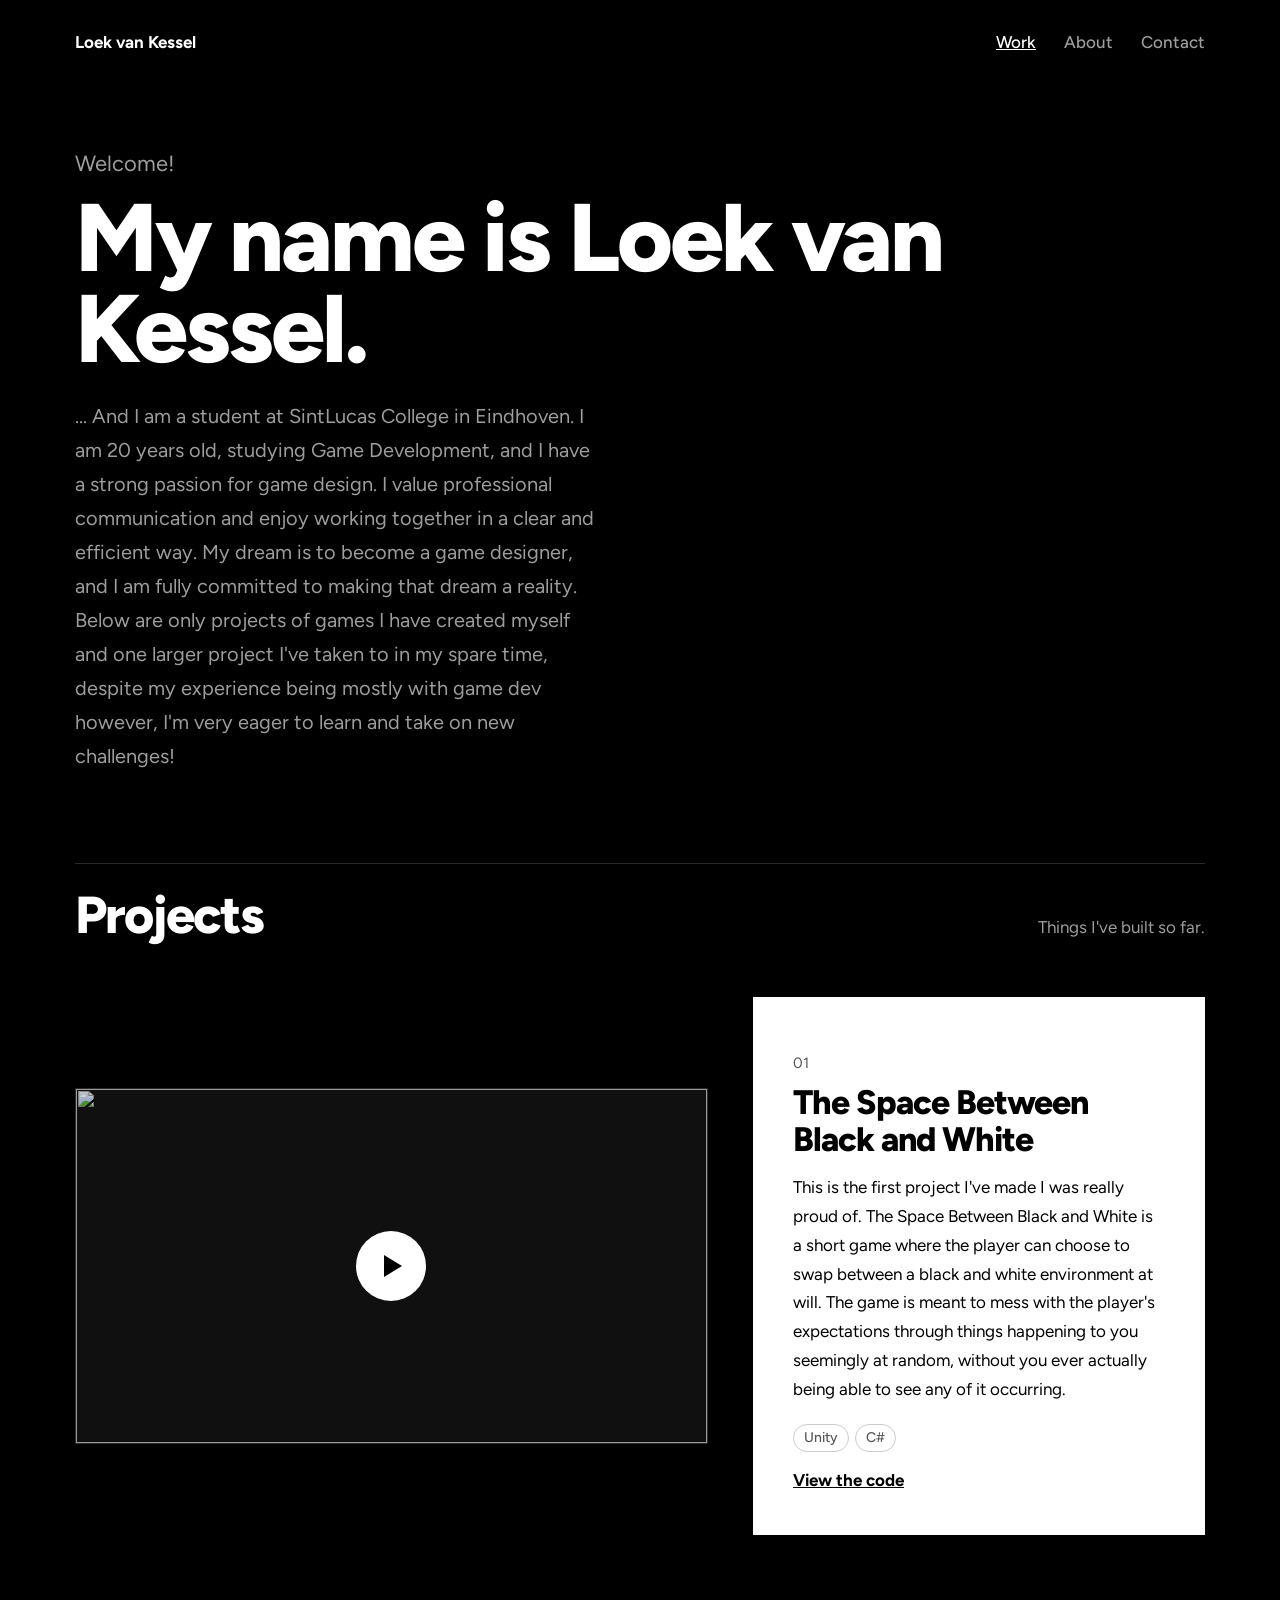
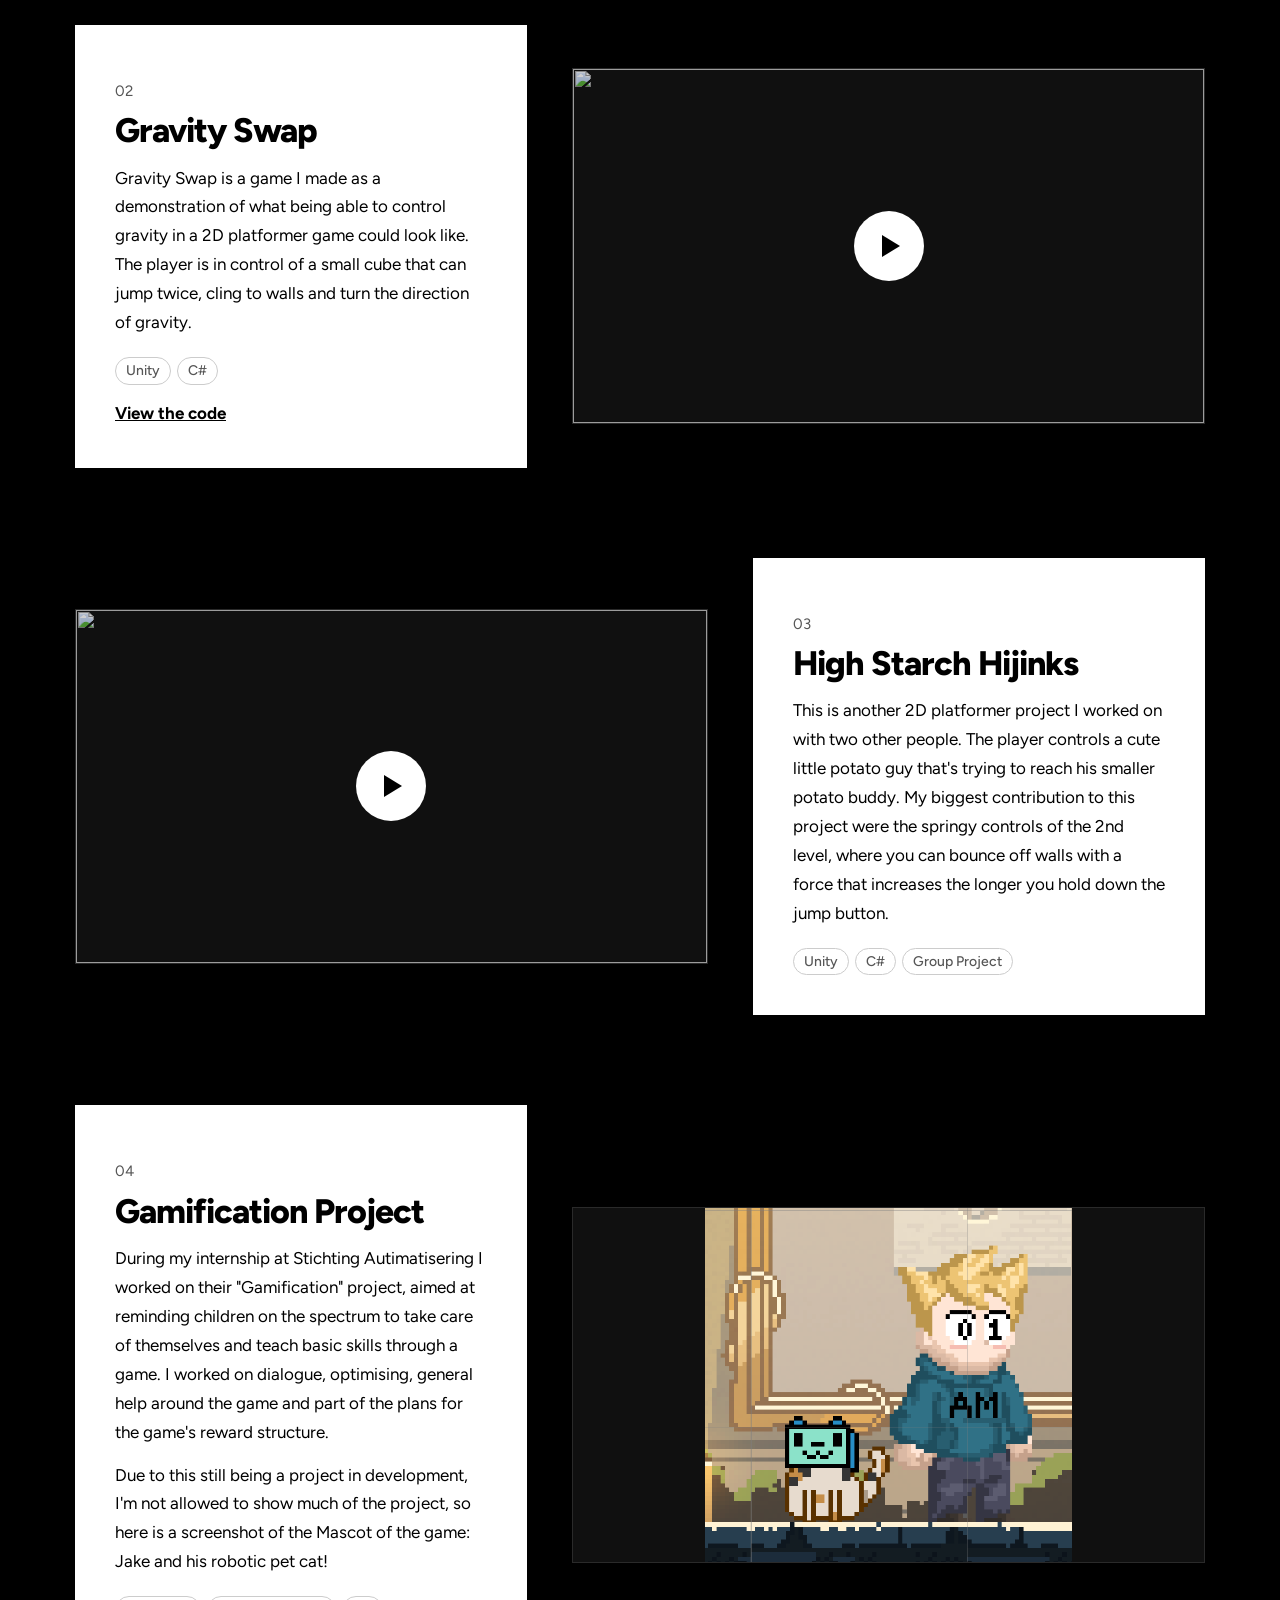
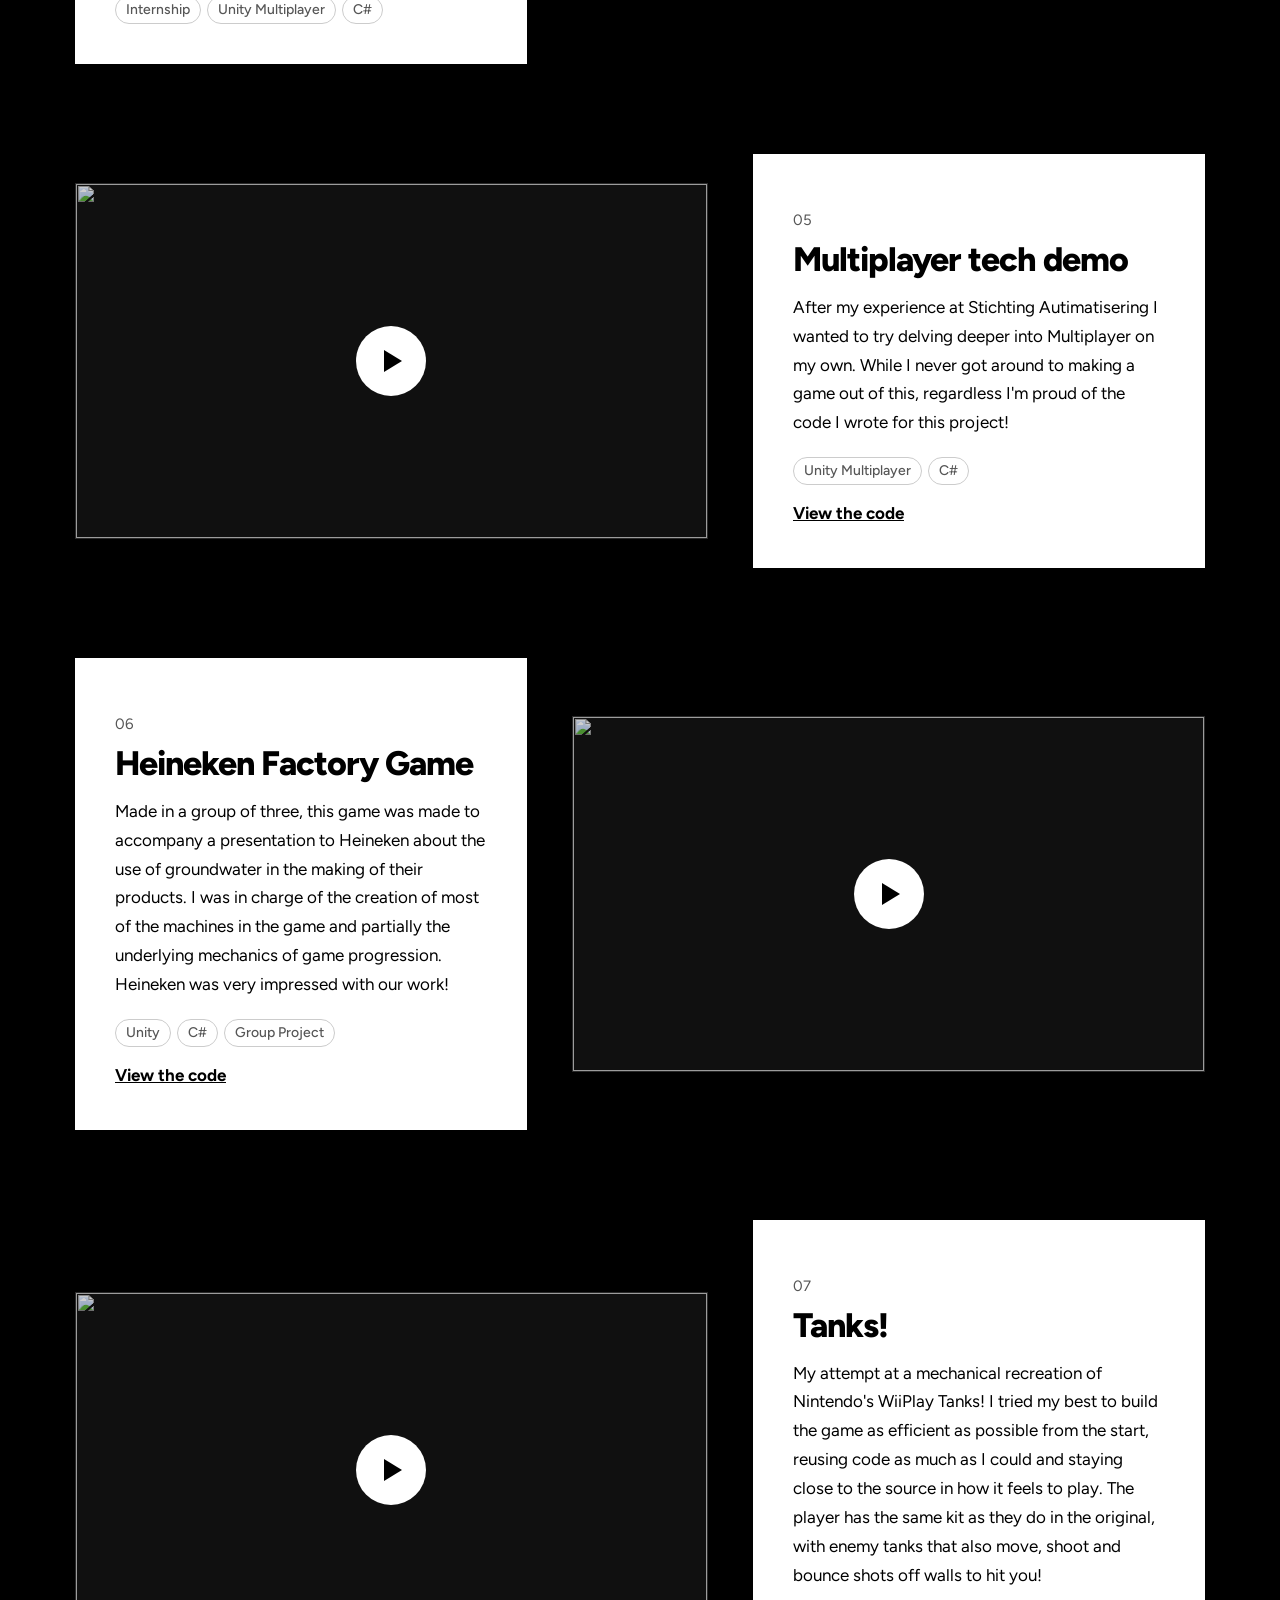
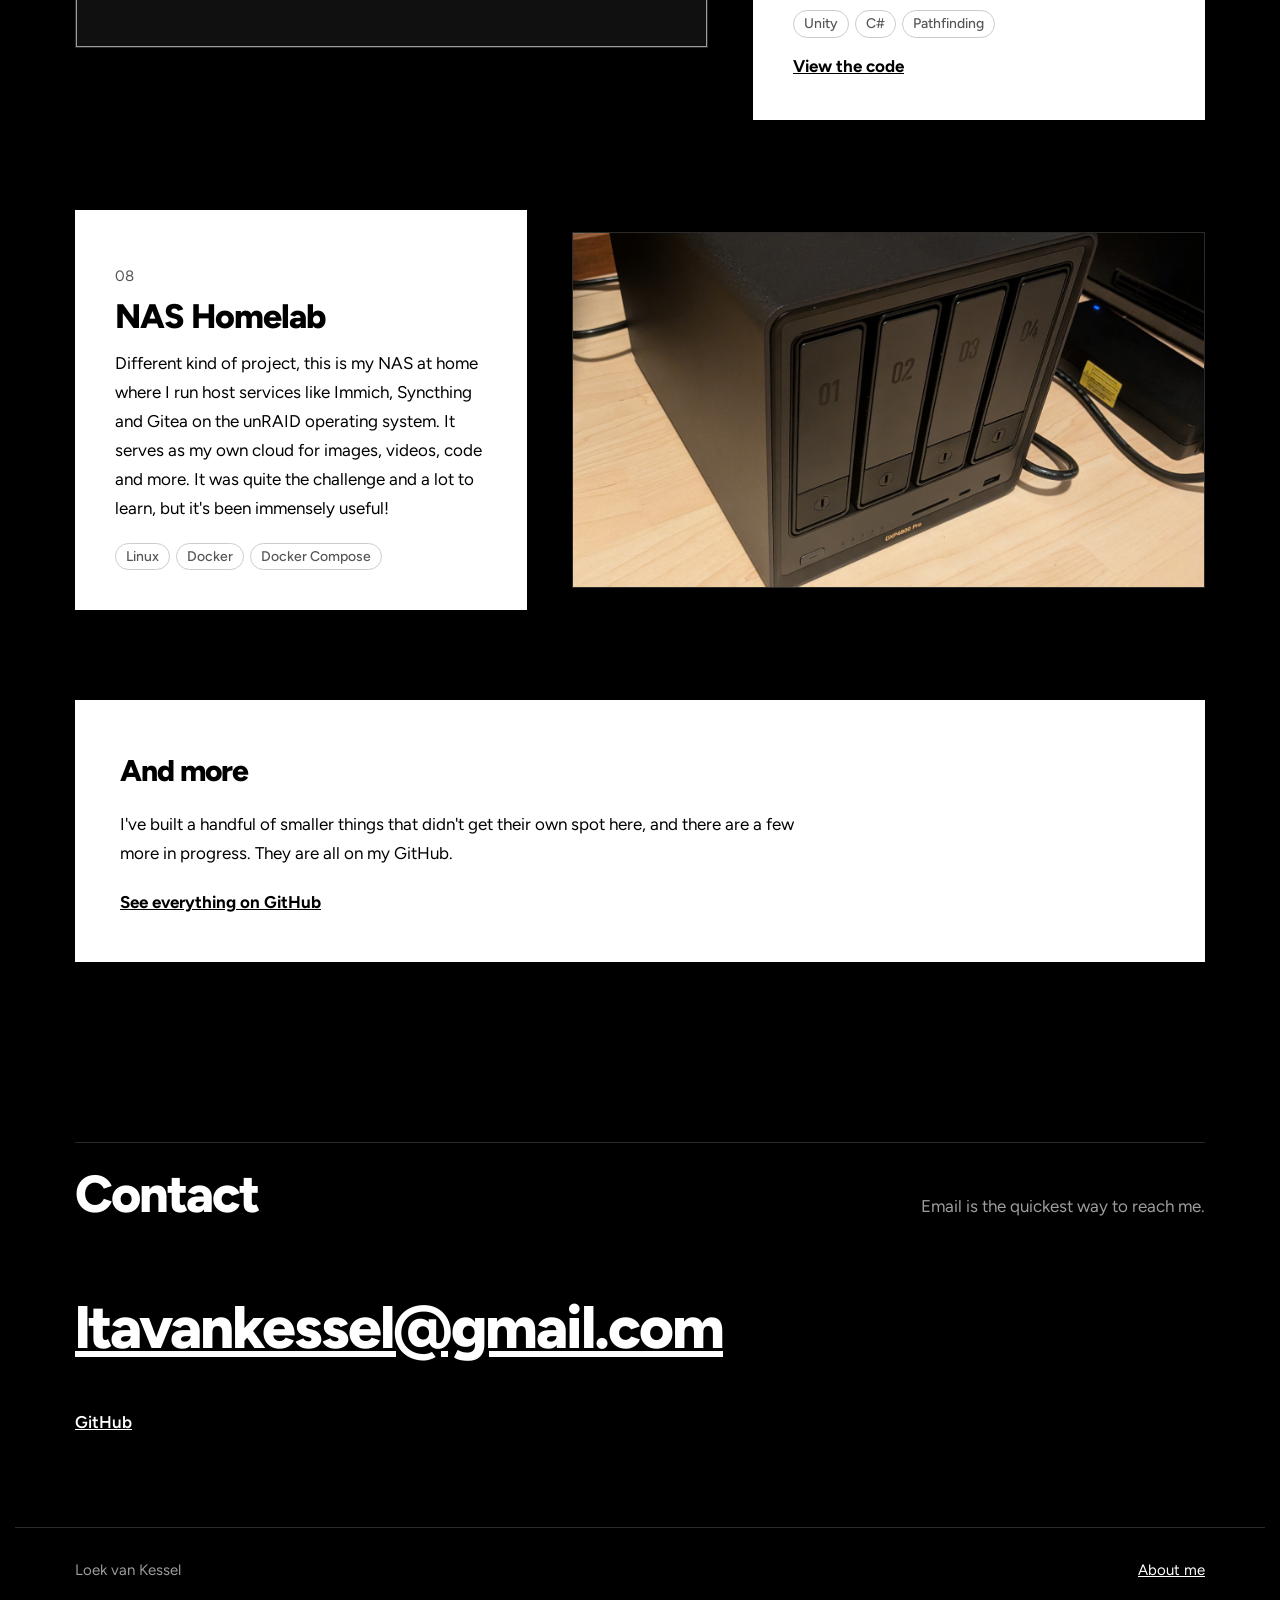
==== index.html @ eadd6600 "Import from Gitea" ====
<!DOCTYPE html>
<html lang="en">
<head>
  <meta charset="utf-8">
  <meta name="viewport" content="width=device-width, initial-scale=1">
  <title>Loek van Kessel</title>
  <meta name="description" content="Projects and contact details for Loek van Kessel.">
  <link href="https://fonts.googleapis.com/css2?family=Figtree:wght@400;500;600;700;800&display=swap" rel="stylesheet">
  <link rel="stylesheet" href="style.css">
  <script src="script.js" defer></script>
</head>

<body>

<div class="wrap topbar">
  <a href="index.html" class="myname">Loek van Kessel</a>
  <div class="menu">
    <a href="index.html" class="current">Work</a>
    <a href="about.html">About</a>
    <a href="#contact">Contact</a>
  </div>
</div>


<!-- top of the page -->
<div class="wrap hero">
  <p class="hello">Welcome!</p>
  <h1>My name is Loek van Kessel.</h1>
  <p class="intro">... And I am a student at SintLucas College in Eindhoven. I am 20 years old, studying Game Development, and I have a strong passion for game design. I value professional communication and enjoy working together in a clear and efficient way. My dream is to become a game designer, and I am fully committed to making that dream a reality. 
    
    Below are only projects of games I have created myself and one larger project I've taken to in my spare time, despite my experience being mostly with game dev however, I'm very eager to learn and take on new challenges!</p>
</div>

<div class="wrap section" id="work">

  <div class="section-top">
    <h2>Projects</h2>
    <p>Things I've built so far.</p>
  </div>

  <div class="projects">

    <div class="project">
      <div class="picture">
        <div class="media" data-youtube="https://youtube.com/watch?v=ynRdwFV4z6g"></div>
      </div>
      <div class="textbox">
        <p class="number">01</p>
        <h3>The Space Between Black and White</h3>
        <p>This is the first project I've made I was really proud of. The Space Between Black and White is a short game where the player can choose to swap between a black and white environment at will. The game is meant to mess with the player's expectations through things happening to you seemingly at random, without you ever actually being able to see any of it occurring.</p>
        <ul class="tags">
          <li>Unity</li>
          <li>C#</li>
        </ul>
        <p class="links">
          <a href="https://github.com/LoekLucas/AmbitieProject">View the code</a>
        </p>
      </div>
    </div>

    <div class="project">
      <div class="picture">
        <div class="media" data-youtube="https://youtube.com/watch?v=CGlphSZvRA4"></div>
      </div>
      <div class="textbox">
        <p class="number">02</p>
        <h3>Gravity Swap</h3>
        <p>Gravity Swap is a game I made as a demonstration of what being able to control gravity in a 2D platformer game could look like. The player is in control of a small cube that can jump twice, cling to walls and turn the direction of gravity.</p>
        <ul class="tags">
          <li>Unity</li>
          <li>C#</li>
        </ul>
        <p class="links">
          <a href="https://github.com/LoekLucas/AmbitionProject2">View the code</a>
        </p>
      </div>
    </div>

    <div class="project">
      <div class="picture">
        <div class="media" data-youtube="https://youtube.com/watch?v=ZJbAxe-_v_k"></div>
      </div>
      <div class="textbox">
        <p class="number">03</p>
        <h3>High Starch Hijinks</h3>
        <p>This is another 2D platformer project I worked on with two other people. The player controls a cute little potato guy that's trying to reach his smaller potato buddy. My biggest contribution to this project were the springy controls of the 2nd level, where you can bounce off walls with a force that increases the longer you hold down the jump button.</p>
        <ul class="tags">
          <li>Unity</li>
          <li>C#</li>
          <li>Group Project</li>
        </ul>
      </div>
    </div>

    <div class="project">
      <div class="picture">
        <div class="media nocrop">
          <img src="assets/gamification.png" alt="Jake and his cat">
        </div>
      </div>
      <div class="textbox">
        <p class="number">04</p>
        <h3>Gamification Project</h3>
        <p>During my internship at Stichting Autimatisering I worked on their "Gamification" project, aimed at reminding children on the spectrum to take care of themselves and teach basic skills through a game. I worked on dialogue, optimising, general help around the game and part of the plans for the game's reward structure.</p>
        <p>Due to this still being a project in development, I'm not allowed to show much of the project, so here is a screenshot of the Mascot of the game: Jake and his robotic pet cat!</p>
        <ul class="tags">
          <li>Internship</li>
          <li>Unity Multiplayer</li>
          <li>C#</li>
        </ul>
      </div>
    </div>
    
    <div class="project">
      <div class="picture">
        <div class="media" data-youtube="https://youtu.be/eUvVyhHu5yo">
          <p>Video or screenshot</p>
        </div>
      </div>
      <div class="textbox">
        <p class="number">05</p>
        <h3>Multiplayer tech demo</h3>
        <p>After my experience at Stichting Autimatisering I wanted to try delving deeper into Multiplayer on my own. While I never got around to making a game out of this, regardless I'm proud of the code I wrote for this project!</p>
        <ul class="tags">
          <li>Unity Multiplayer</li>
          <li>C#</li>
        </ul>
        <p class="links">
          <a href="https://github.com/Sint-Lucas/sd3-p12-ambitie-loek">View the code</a>
        </p>
      </div>
    </div>

    <div class="project">
      <div class="picture">
        <div class="media" data-youtube="https://youtu.be/STbdAY69Agw">
          <p>Video or screenshot</p>
        </div>
      </div>
      <div class="textbox">
        <p class="number">06</p>
        <h3>Heineken Factory Game</h3>
        <p>Made in a group of three, this game was made to accompany a presentation to Heineken about the use of groundwater in the making of their products. I was in charge of the creation of most of the machines in the game and partially the underlying mechanics of game progression. Heineken was very impressed with our work!</p>
        <ul class="tags">
          <li>Unity</li>
          <li>C#</li>
          <li>Group Project</li>
        </ul>
        <p class="links">
          <a href="https://github.com/Sint-Lucas/sd3-p12-miltop-challenge-tycoon-grondwater-project">View the code</a>
        </p>
      </div>
    </div>

    <div class="project">
      <div class="picture">
        <div class="media" data-youtube="https://youtu.be/wqrZ0w1vNUk">
          <p>Video or screenshot</p>
        </div>
      </div>
      <div class="textbox">
        <p class="number">07</p>
        <h3>Tanks!</h3>
        <p>My attempt at a mechanical recreation of Nintendo's WiiPlay Tanks! I tried my best to build the game as efficient as possible from the start, reusing code as much as I could and staying close to the source in how it feels to play. The player has the same kit as they do in the original, with enemy tanks that also move, shoot and bounce shots off walls to hit you! </p>
        <ul class="tags">
          <li>Unity</li>
          <li>C#</li>
          <li>Pathfinding</li>
        </ul>
        <p class="links">
          <a href="https://github.com/Sint-Lucas/sd4-p13-startproject-loeklucas">View the code</a>
        </p>
      </div>
    </div>

    <div class="project">
      <div class="picture">
        <div class="media">
          <img src="assets/NAS.jpg" alt="My server">
        </div>
      </div>
      <div class="textbox">
        <p class="number">08</p>
        <h3>NAS Homelab</h3>
        <p>Different kind of project, this is my NAS at home where I run host services like Immich, Syncthing and Gitea on the unRAID operating system. It serves as my own cloud for images, videos, code and more. It was quite the challenge and a lot to learn, but it's been immensely useful!</p>
        <ul class="tags">
          <li>Linux</li>
          <li>Docker</li>
          <li>Docker Compose</li>
        </ul>
      </div>
    </div>

  </div>
  
  <div class="morebox" style="margin-top: 90px;">
    <h3>And more</h3>
    <p>I've built a handful of smaller things that didn't get their own spot here, and there are a few more in progress. They are all on my GitHub.</p>
    <a href="https://github.com/LoekLucas" class="morelink">See everything on GitHub</a>
  </div>

</div>

<div class="wrap section" id="contact">

  <div class="section-top">
    <h2>Contact</h2>
    <p>Email is the quickest way to reach me.</p>
  </div>

  <a href="mailto:ltavankessel@gmail.com" class="email">ltavankessel@gmail.com</a>

  <p class="social">
    <a href="https://github.com/LoekLucas">GitHub</a>
  </p>

</div>


<div class="wrap footer">
  <p>Loek van Kessel</p>
  <p><a href="about.html">About me</a></p>
</div>

</body>
</html>
---- style.css ----
/* styles for my portfolio site */
/* black background, white text, white boxes for the project text */

* {
  box-sizing: border-box;
}

body {
  background-color: black;
  color: white;
  font-family: "Figtree", Arial, sans-serif;
  font-size: 17px;
  line-height: 1.7;
  margin: 0;
}

h1, h2, h3, h4, p {
  margin: 0;
}

ul {
  margin: 0;
  padding: 0;
  list-style: none;
}

a {
  color: white;
}

img, iframe {
  display: block;
  max-width: 100%;
  border: none;
}

/* keeps everything in the middle of the screen */
.wrap {
  max-width: 1250px;
  margin: 0 auto;
  padding-left: 60px;
  padding-right: 60px;
}


/* ---------- top of the page ---------- */

.topbar {
  display: flex;
  justify-content: space-between;
  align-items: center;
  padding-top: 28px;
  padding-bottom: 28px;
}

.topbar .myname {
  font-weight: 700;
  text-decoration: none;
}

.menu {
  display: flex;
  gap: 28px;
}

.menu a {
  color: #9d9d9d;
  text-decoration: none;
  font-weight: 500;
}

.menu a:hover {
  color: white;
}

.menu .current {
  color: white;
  text-decoration: underline;
}


/* ---------- hero ---------- */

.hero {
  padding-top: 60px;
}

.hello {
  color: #9d9d9d;
  font-size: 22px;
}

.hero h1 {
  font-size: 96px;
  font-weight: 800;
  line-height: 0.95;
  letter-spacing: -3px;
  margin-top: 10px;
}

.intro {
  color: #9d9d9d;
  font-size: 20px;
  max-width: 520px;
  margin-top: 24px;
}


/* ---------- the boxes that hold a video or a picture ---------- */

.media {
  background-color: #101010;
  border: 1px solid #2a2a2a;
  aspect-ratio: 16 / 9;
  overflow: hidden;
  display: flex;
  align-items: center;
  justify-content: center;
}

.media img, .media iframe {
  width: 100%;
  height: 100%;
  object-fit: cover;
}

.media.nocrop img {
  object-fit: contain;
}

.media.ownshape img {
  height: auto;
  object-fit: contain;
}

/* the grey "screenshot goes here" text */
.media p {
  color: #6f6f6f;
  font-size: 15px;
  text-align: center;
  padding: 10px;
}

.banner {
  aspect-ratio: 21 / 9;
  margin-top: 70px;
}


/* ---------- sections ---------- */

.section {
  padding-top: 90px;
  padding-bottom: 90px;
}

.section-top {
  display: flex;
  justify-content: space-between;
  align-items: baseline;
  border-top: 1px solid #2a2a2a;
  padding-top: 25px;
  margin-bottom: 55px;
}

.section-top h2 {
  font-size: 52px;
  font-weight: 800;
  letter-spacing: -2px;
  line-height: 1;
}

.section-top p {
  color: #9d9d9d;
}


/* ---------- projects ---------- */

.project {
  display: flex;
  align-items: center;
  justify-content: space-between;   /* puts the gap between the two */
  margin-bottom: 90px;
}

.project .picture {
  width: 56%;
}

.project .textbox {
  width: 40%;
  background-color: white;
  color: black;
  padding: 40px;
}

/* every second project has the video on the other side */
.project:nth-child(even) {
  flex-direction: row-reverse;
}

.textbox a {
  color: black;
}

.number {
  color: #565656;
  font-size: 15px;
}

.textbox h3 {
  font-size: 34px;
  font-weight: 800;
  line-height: 1.1;
  letter-spacing: -1px;
  margin-top: 8px;
}

.textbox p {
  margin-top: 14px;
}

.tags {
  display: flex;
  flex-wrap: wrap;
  gap: 6px;
  margin-top: 20px;
}

.tags li {
  border: 1px solid #cccccc;
  border-radius: 20px;
  padding: 1px 10px;
  color: #565656;
  font-size: 14px;
  font-weight: 500;
}

.links {
  margin-top: 20px;
  font-weight: 700;
}

.links a {
  margin-right: 20px;
}


/* ---------- the white box at the end of the projects ---------- */

.morebox {
  background-color: white;
  color: black;
  padding: 45px;
}

.morebox a {
  color: black;
}

.morebox h3 {
  font-size: 30px;
  font-weight: 800;
  letter-spacing: -1px;
}

.morebox p {
  margin-top: 14px;
  max-width: 700px;
}

.morebox .morelink {
  display: inline-block;
  margin-top: 20px;
  font-weight: 700;
}


/* ---------- contact ---------- */

.email {
  font-size: 60px;
  font-weight: 800;
  letter-spacing: -2px;
  display: inline-block;
  word-break: break-word;
}

.social {
  margin-top: 30px;
  font-weight: 600;
}

.social a {
  margin-right: 28px;
}


/* ---------- about page ---------- */

.pagetitle {
  padding-top: 60px;
  padding-bottom: 45px;
}

.pagetitle h1 {
  font-size: 80px;
  font-weight: 800;
  letter-spacing: -3px;
  line-height: 1;
}

.about-top {
  display: flex;
  gap: 30px;
}

.aboutbox {
  width: 66%;
  background-color: white;
  color: black;
  padding: 45px;
  /* centers the text so the box lines up with the photo next to it */
  display: flex;
  flex-direction: column;
  justify-content: center;
}

.aboutbox p + p {
  margin-top: 16px;
}

.photo {
  width: 34%;
  aspect-ratio: 4 / 5;
  background-color: #101010;
  border: 1px solid #2a2a2a;
  overflow: hidden;
  display: flex;
  align-items: center;
  justify-content: center;
}

.photo img {
  width: 100%;
  height: 100%;
  object-fit: cover;
}

.photo p {
  color: #6f6f6f;
  font-size: 15px;
}

.career {
  margin-top: 90px;
}

.careergroup {
  margin-bottom: 50px;
}

.careergroup h3 {
  font-size: 17px;
  font-weight: 700;
  border-bottom: 1px solid #2a2a2a;
  padding-bottom: 14px;
}

.entry {
  display: flex;
  gap: 30px;
  border-bottom: 1px solid #2a2a2a;
  padding-top: 22px;
  padding-bottom: 22px;
}

.entry .date {
  color: #9d9d9d;
  width: 170px;
  flex-shrink: 0;
}

.entry h4 {
  font-size: 17px;
  font-weight: 700;
}

.entry .what {
  color: #9d9d9d;
  margin-top: 6px;
  max-width: 600px;
}


/* ---------- bottom of the page ---------- */

.footer {
  display: flex;
  justify-content: space-between;
  border-top: 1px solid #2a2a2a;
  padding-top: 30px;
  padding-bottom: 40px;
  color: #9d9d9d;
  font-size: 15px;
}


/* ---------- youtube videos ---------- */
/* the thumbnail with the play button, before you click it */

.video-button {
  width: 100%;
  height: 100%;
  padding: 0;
  border: none;
  background: none;
  cursor: pointer;
  position: relative;
}

.video-button img {
  opacity: 0.8;
}

.video-button:hover img {
  opacity: 1;
}

.play-circle {
  position: absolute;
  top: 50%;
  left: 50%;
  margin-top: -35px;
  margin-left: -35px;
  width: 70px;
  height: 70px;
  background-color: white;
  border-radius: 50%;
}

/* the little triangle in the middle of the circle */
.play-circle:after {
  content: "";
  position: absolute;
  top: 24px;
  left: 28px;
  border-left: 18px solid black;
  border-top: 11px solid transparent;
  border-bottom: 11px solid transparent;
}

.video-button:hover .play-circle {
  background-color: #eeeeee;
}


/* ---------- phones and small screens ---------- */

@media (max-width: 800px) {

  .wrap {
    padding-left: 20px;
    padding-right: 20px;
  }

  .hero h1 {
    font-size: 44px;
    letter-spacing: -1px;
  }

  .pagetitle h1 {
    font-size: 40px;
    letter-spacing: -1px;
  }

  .section-top h2 {
    font-size: 32px;
    letter-spacing: -1px;
  }

  .section {
    padding-top: 60px;
    padding-bottom: 60px;
  }

  .intro {
    font-size: 18px;
  }

  .banner {
    aspect-ratio: 16 / 9;
  }

  /* projects go under each other instead of next to each other */
  .project {
    display: block;
    margin-bottom: 60px;
  }

  .project .picture {
    width: auto;
  }

  .project .textbox {
    width: auto;
    margin-top: 20px;
    padding: 25px;
  }

  .textbox h3 {
    font-size: 26px;
  }

  .about-top {
    display: block;
  }

  .aboutbox {
    width: auto;
    padding: 25px;
  }

  .photo {
    width: auto;
    aspect-ratio: 3 / 2;
    margin-top: 20px;
  }

  .entry {
    display: block;
  }

  .entry .date {
    width: auto;
  }

  .email {
    font-size: 30px;
    letter-spacing: -1px;
  }

  .play-circle {
    width: 54px;
    height: 54px;
    margin-top: -27px;
    margin-left: -27px;
  }

  .play-circle:after {
    top: 17px;
    left: 21px;
    border-left: 15px solid black;
    border-top: 9px solid transparent;
    border-bottom: 9px solid transparent;
  }

  .footer {
    display: block;
  }
}
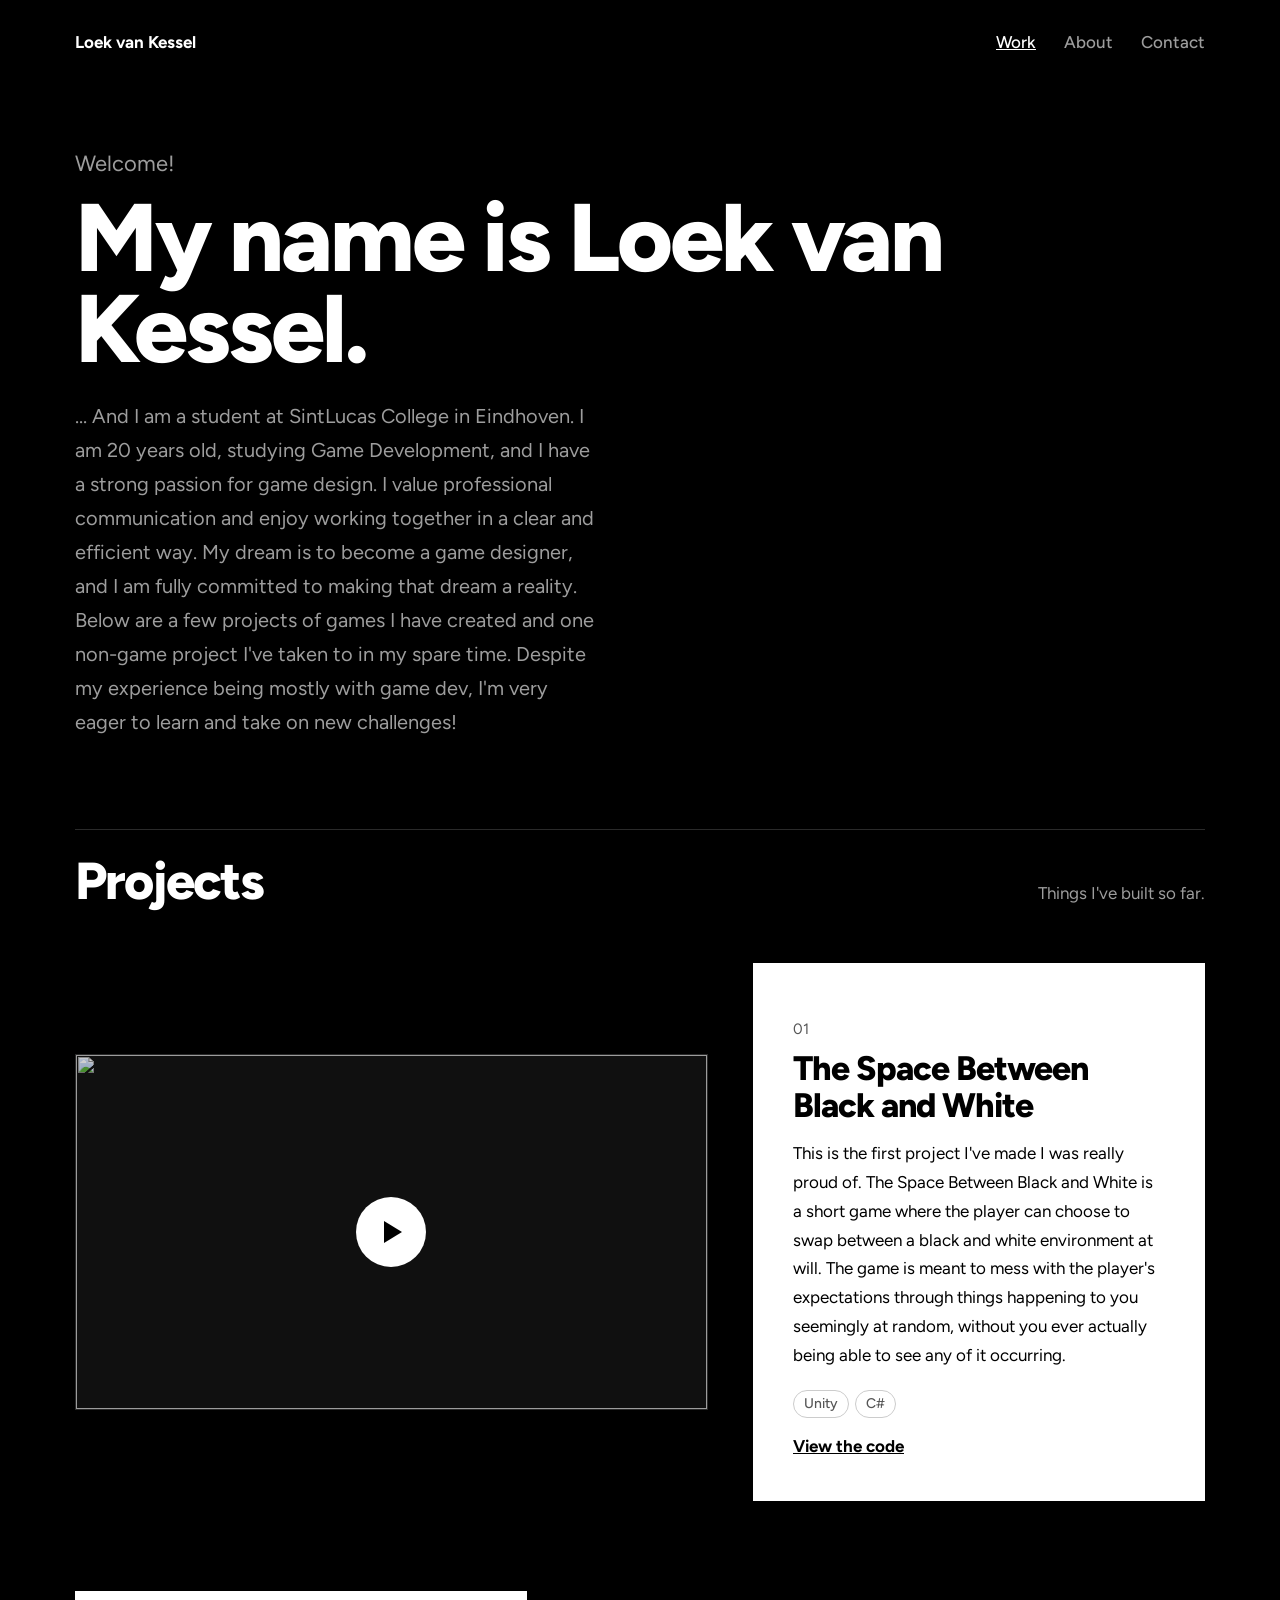
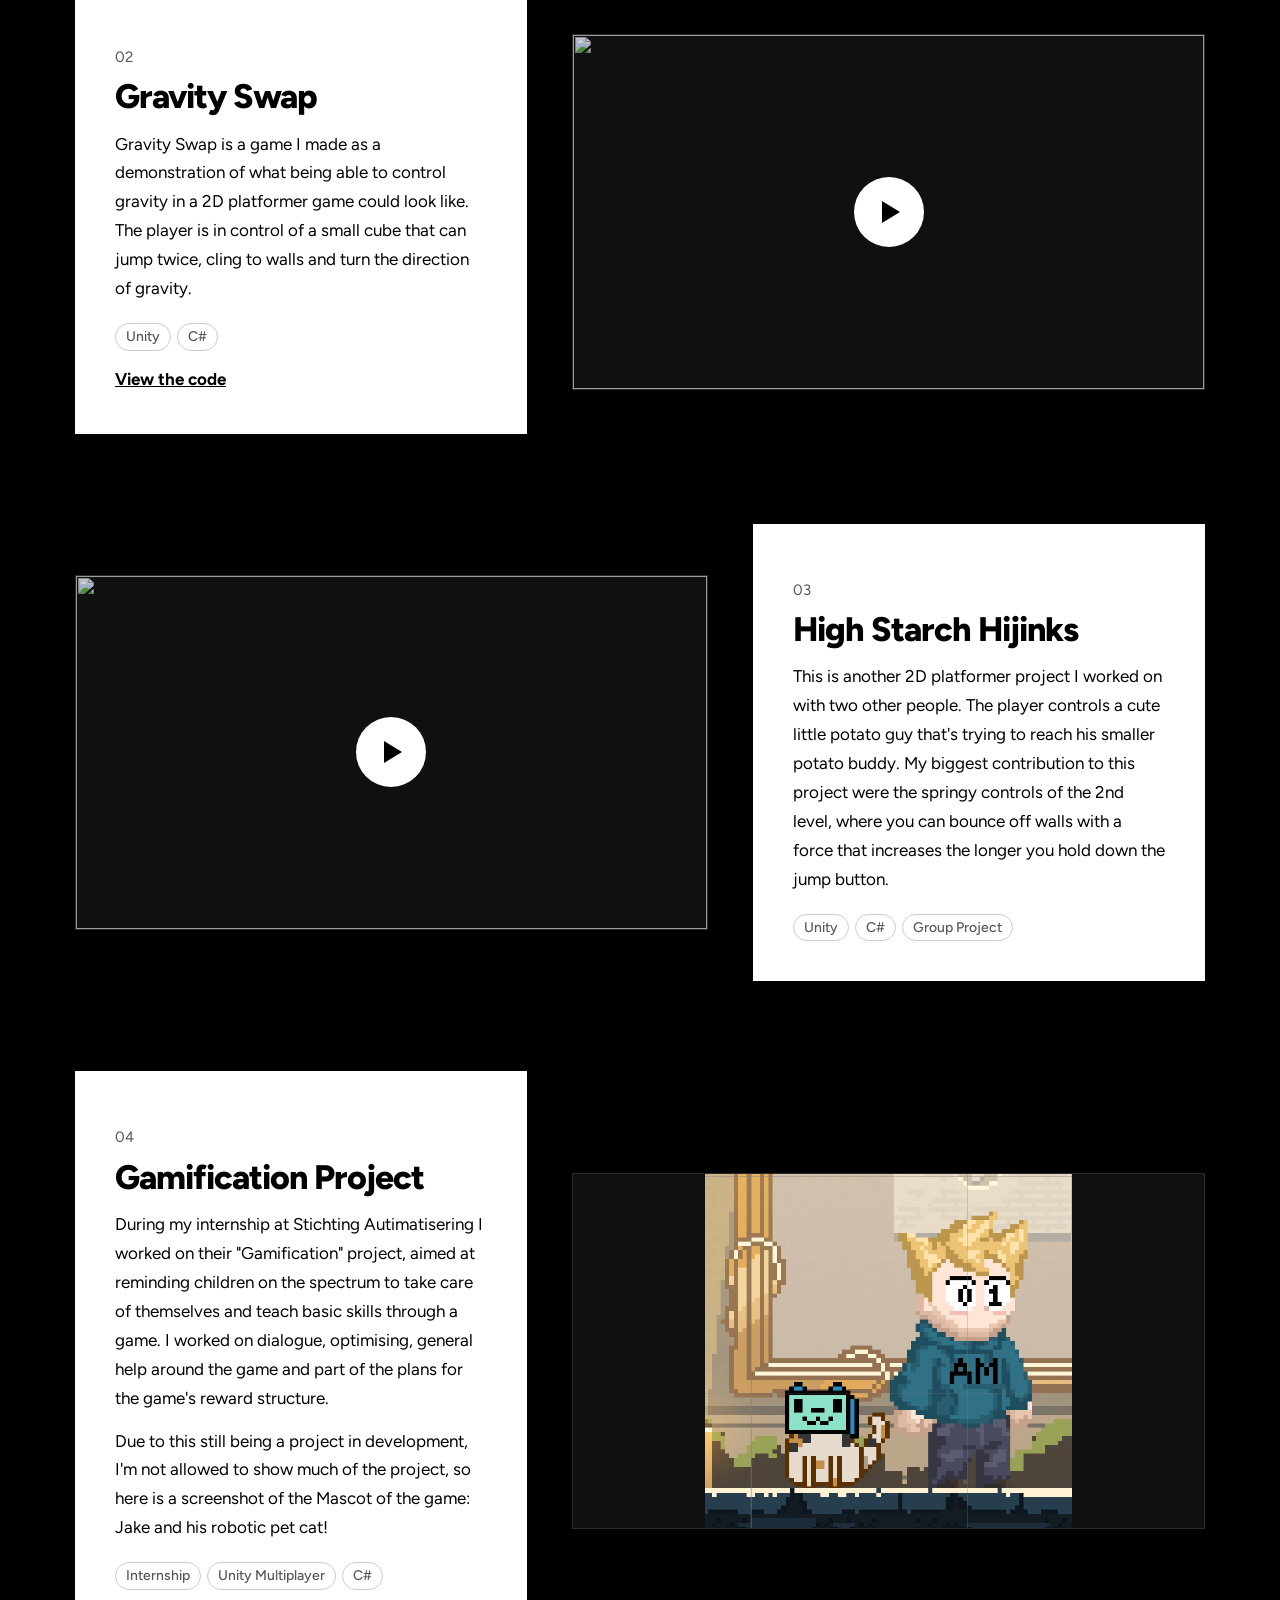
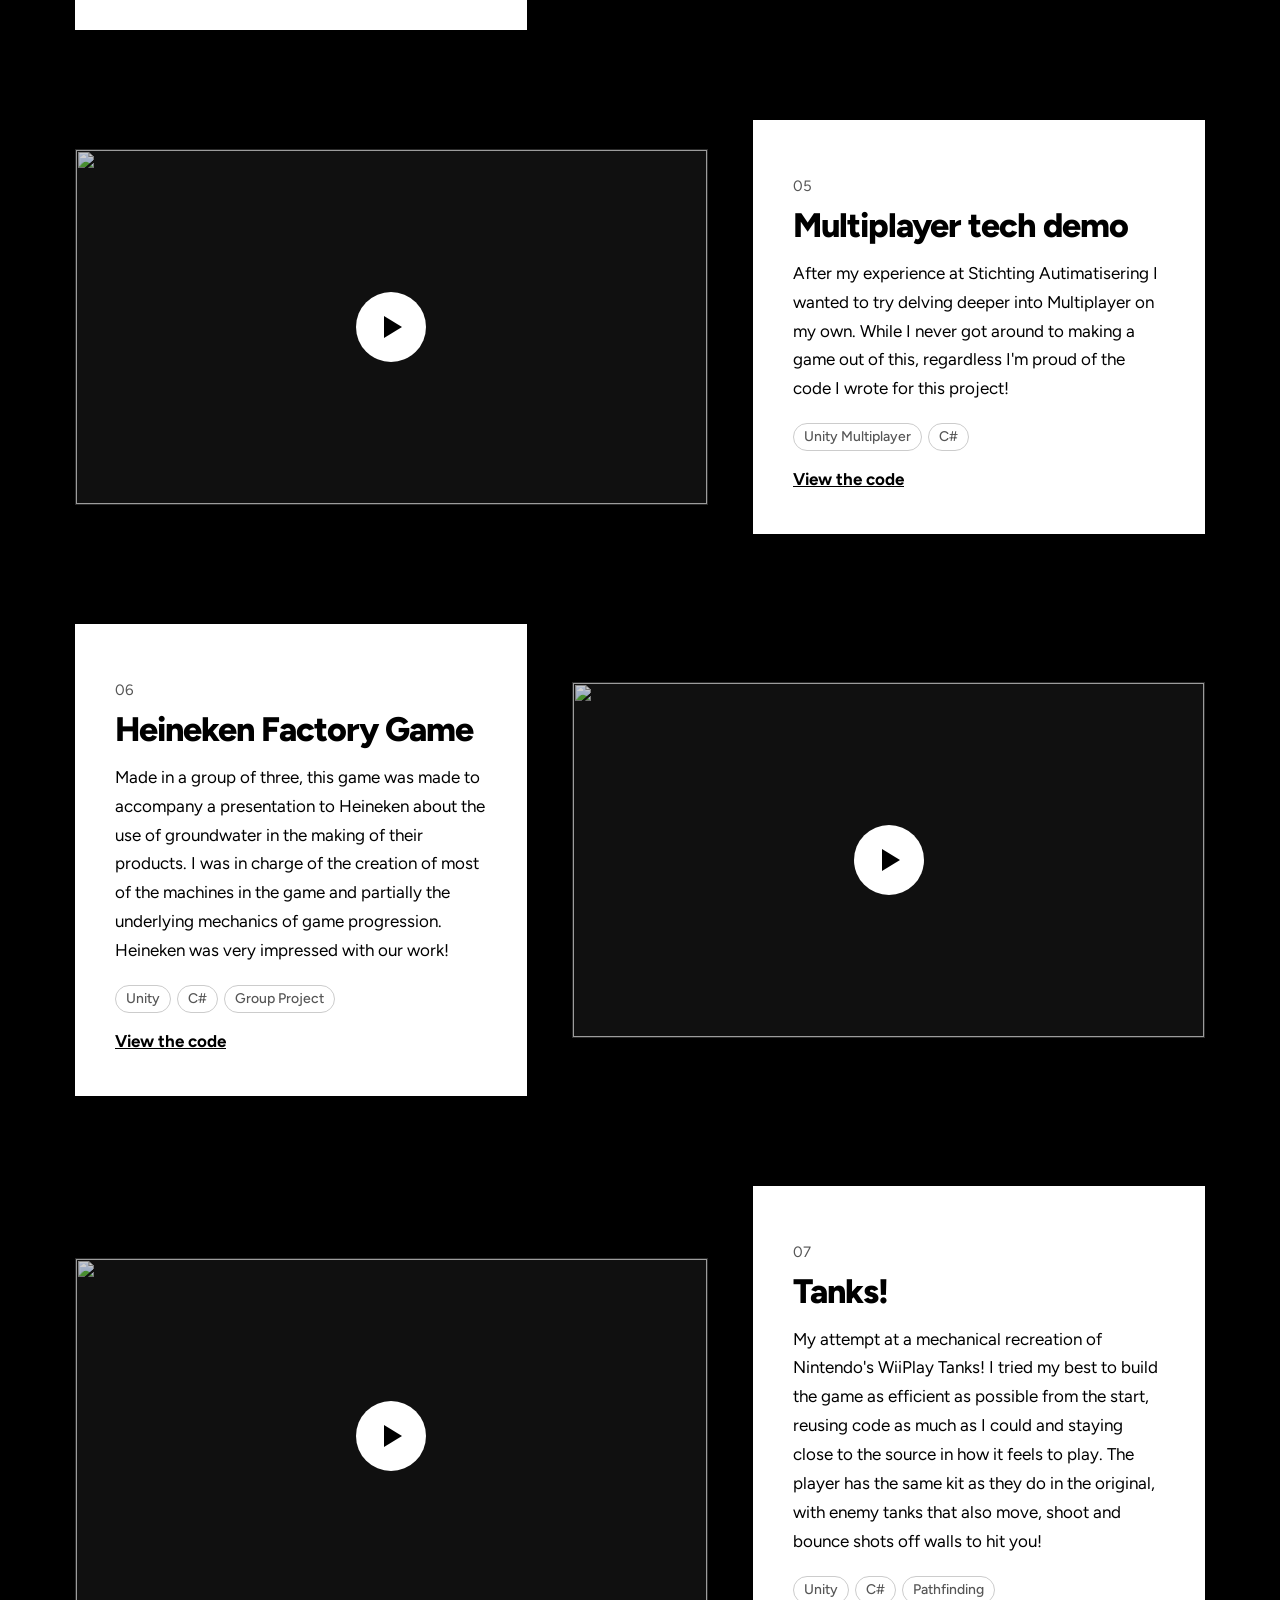
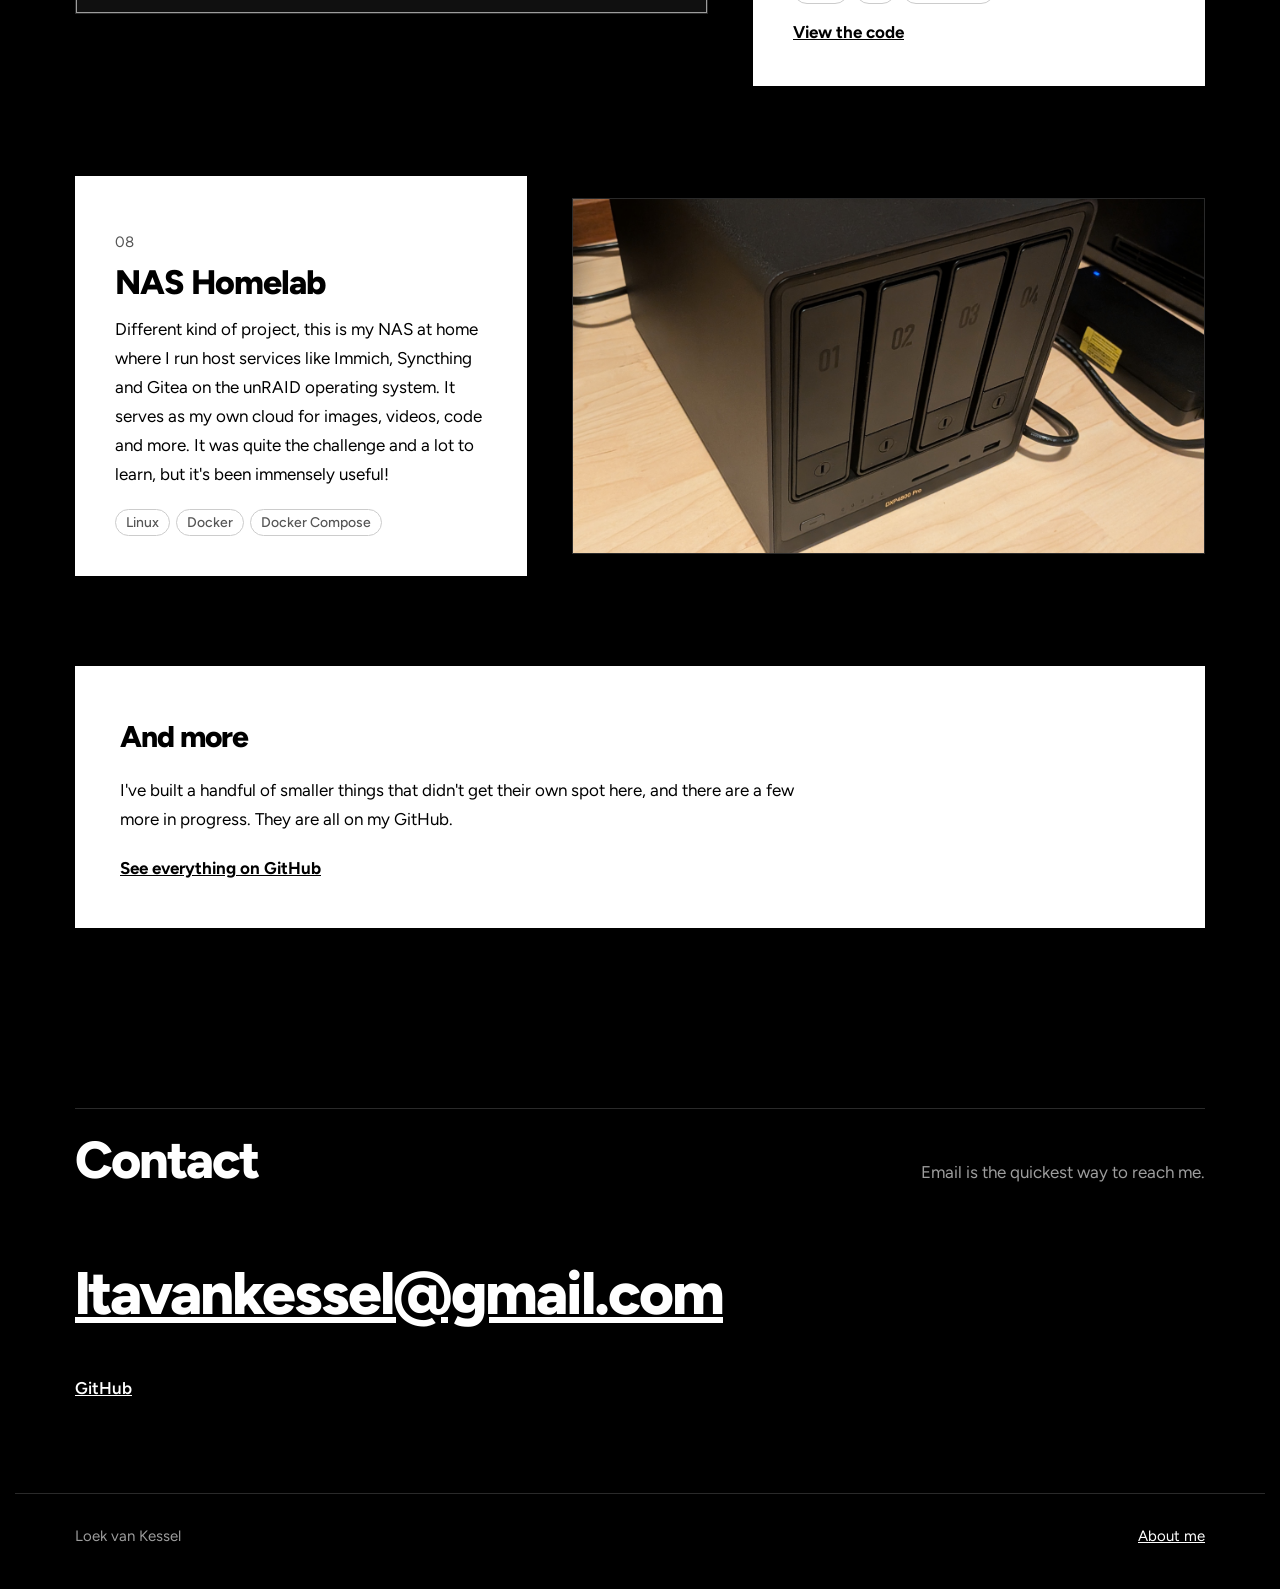
==== commit e7d98f75: "Wording improvements." ====
--- a/index.html
+++ b/index.html
@@ -28,7 +28,7 @@
   <h1>My name is Loek van Kessel.</h1>
   <p class="intro">... And I am a student at SintLucas College in Eindhoven. I am 20 years old, studying Game Development, and I have a strong passion for game design. I value professional communication and enjoy working together in a clear and efficient way. My dream is to become a game designer, and I am fully committed to making that dream a reality. 
     
-    Below are only projects of games I have created myself and one larger project I've taken to in my spare time, despite my experience being mostly with game dev however, I'm very eager to learn and take on new challenges!</p>
+    Below are a few projects of games I have created and one non-game project I've taken to in my spare time. Despite my experience being mostly with game dev, I'm very eager to learn and take on new challenges!</p>
 </div>
 
 <div class="wrap section" id="work">
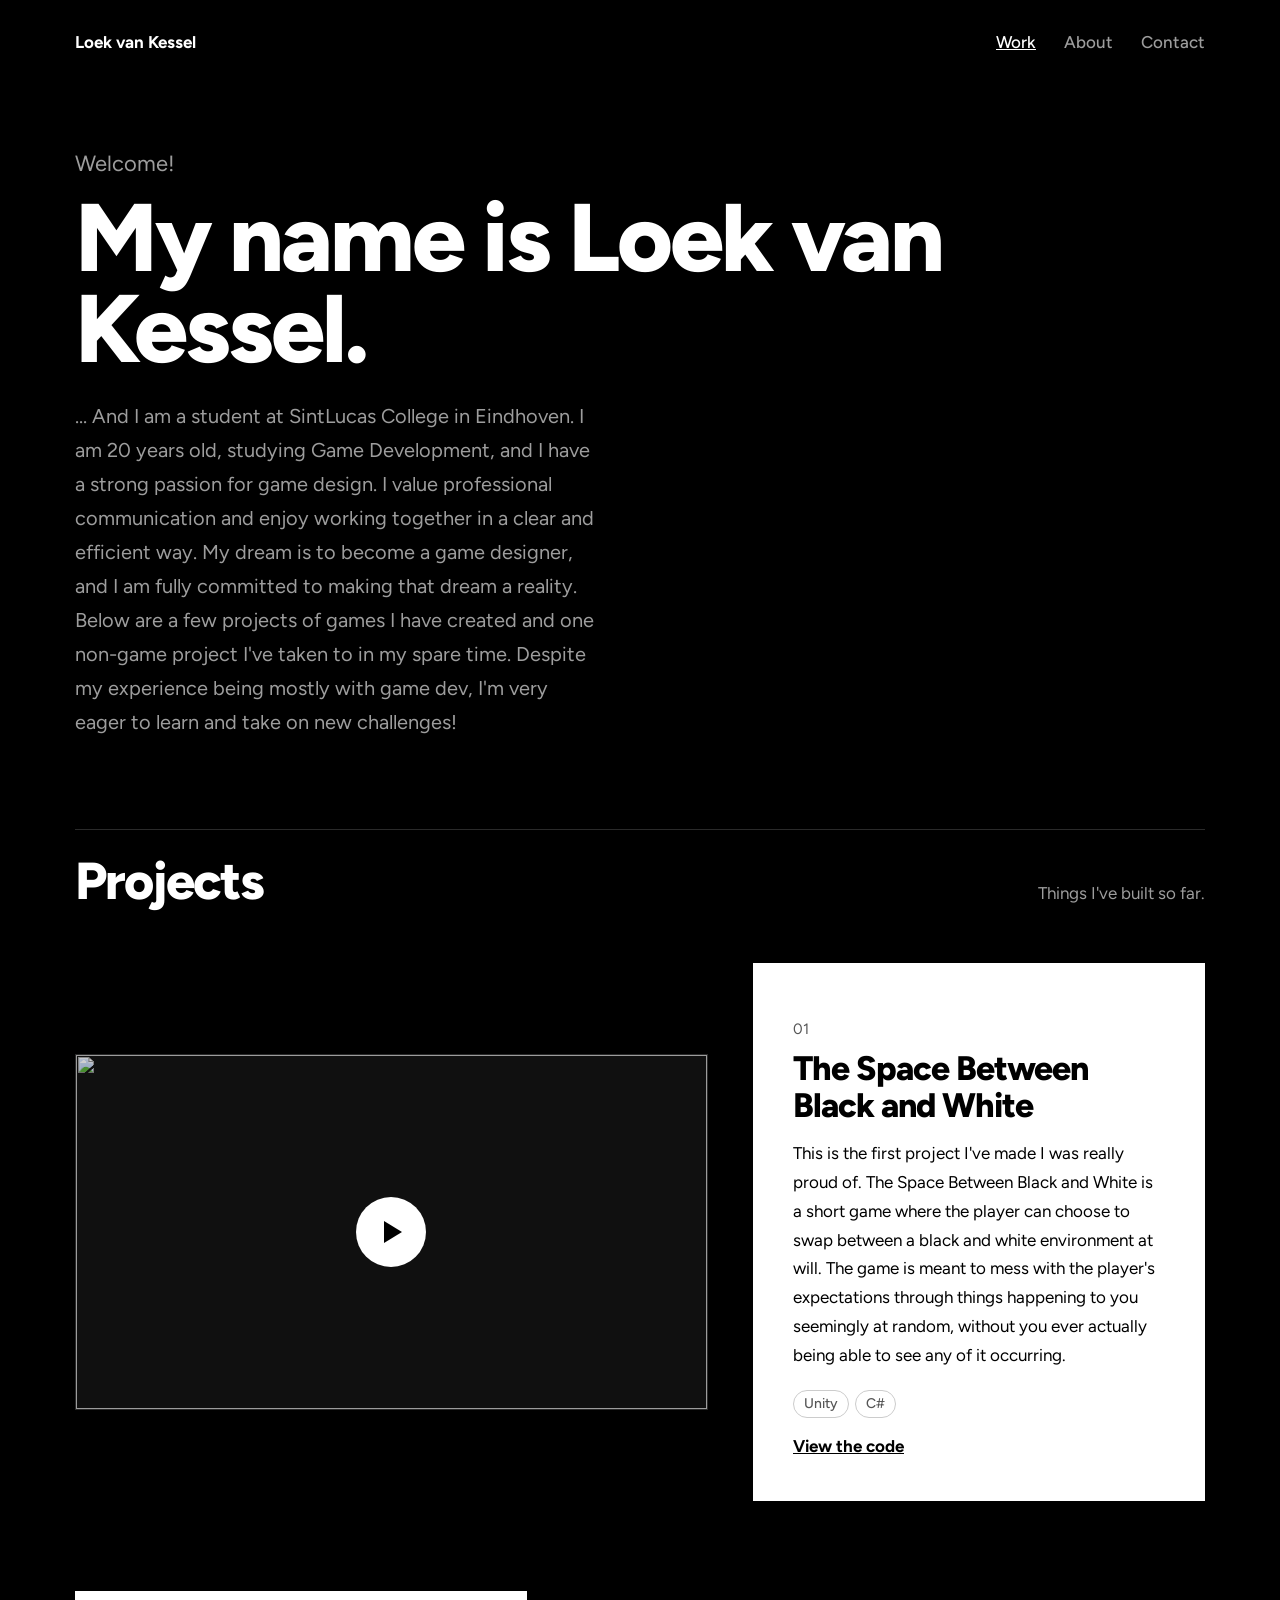
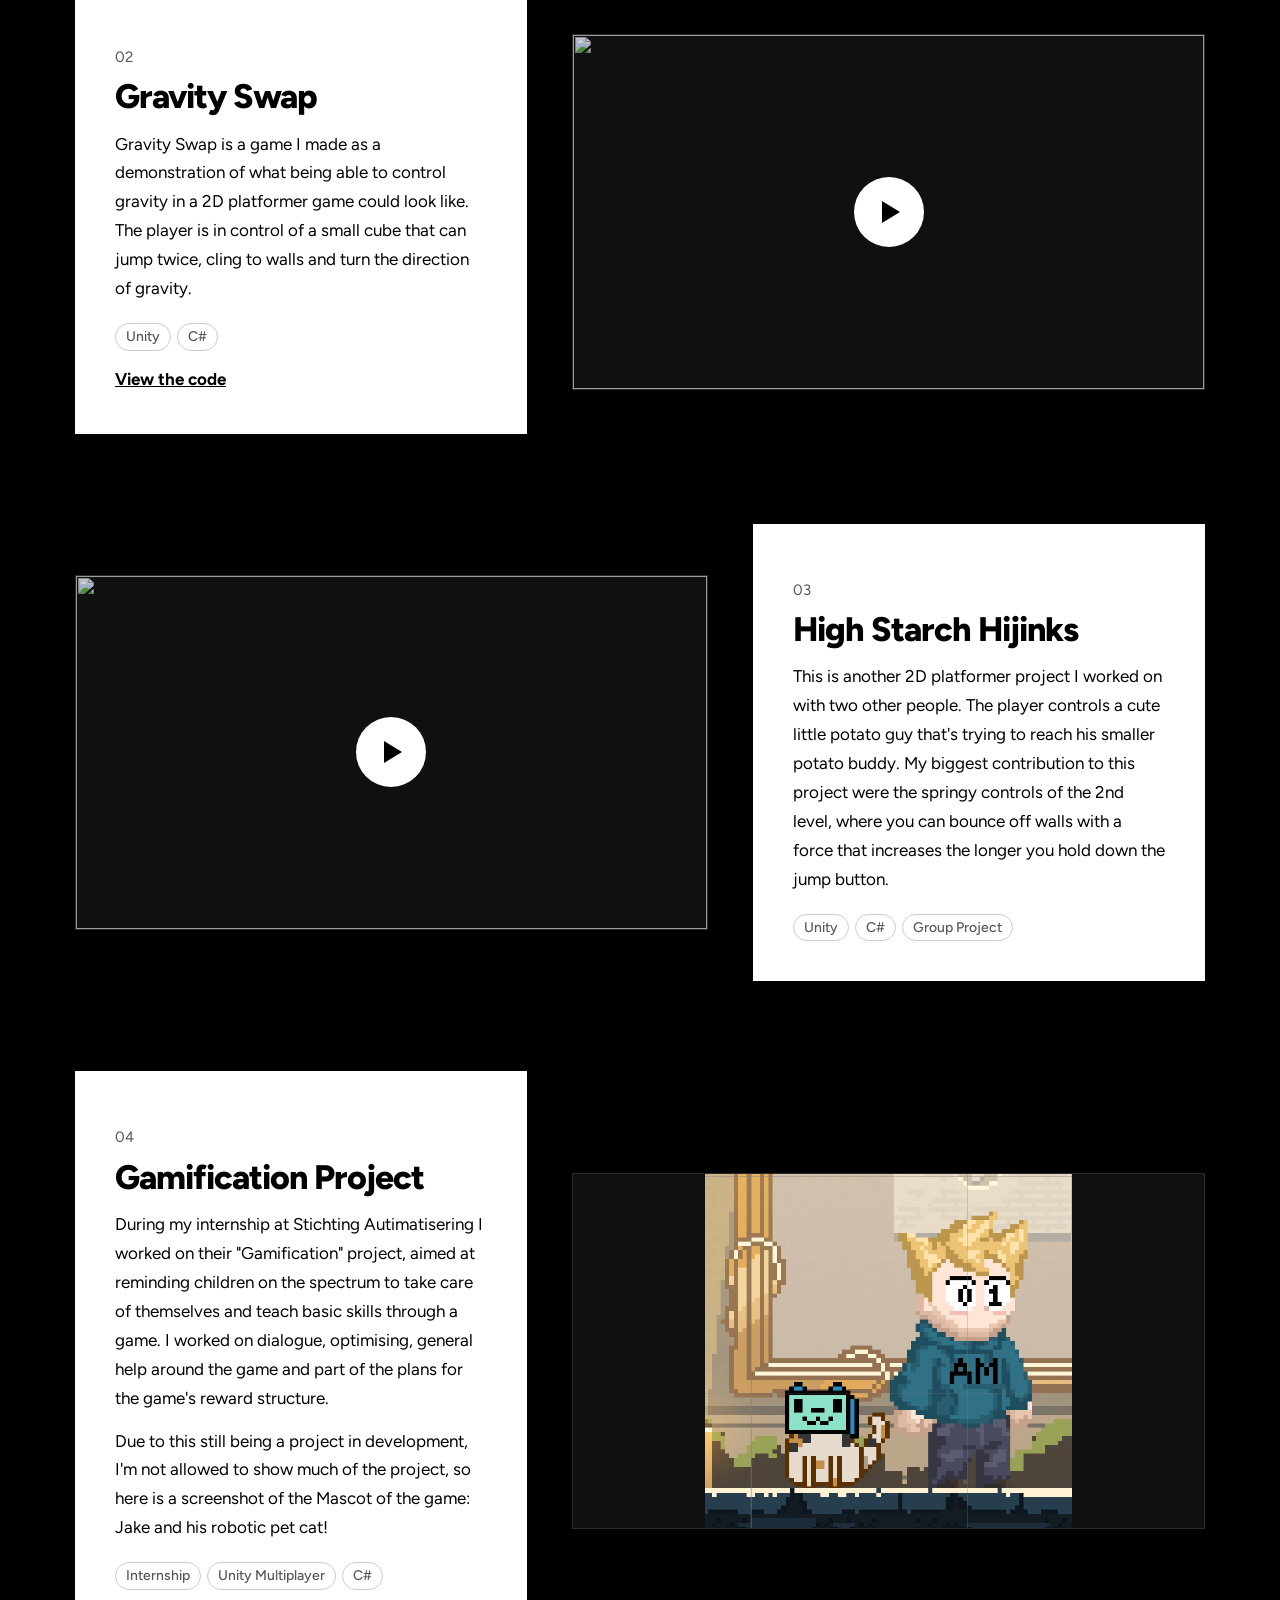
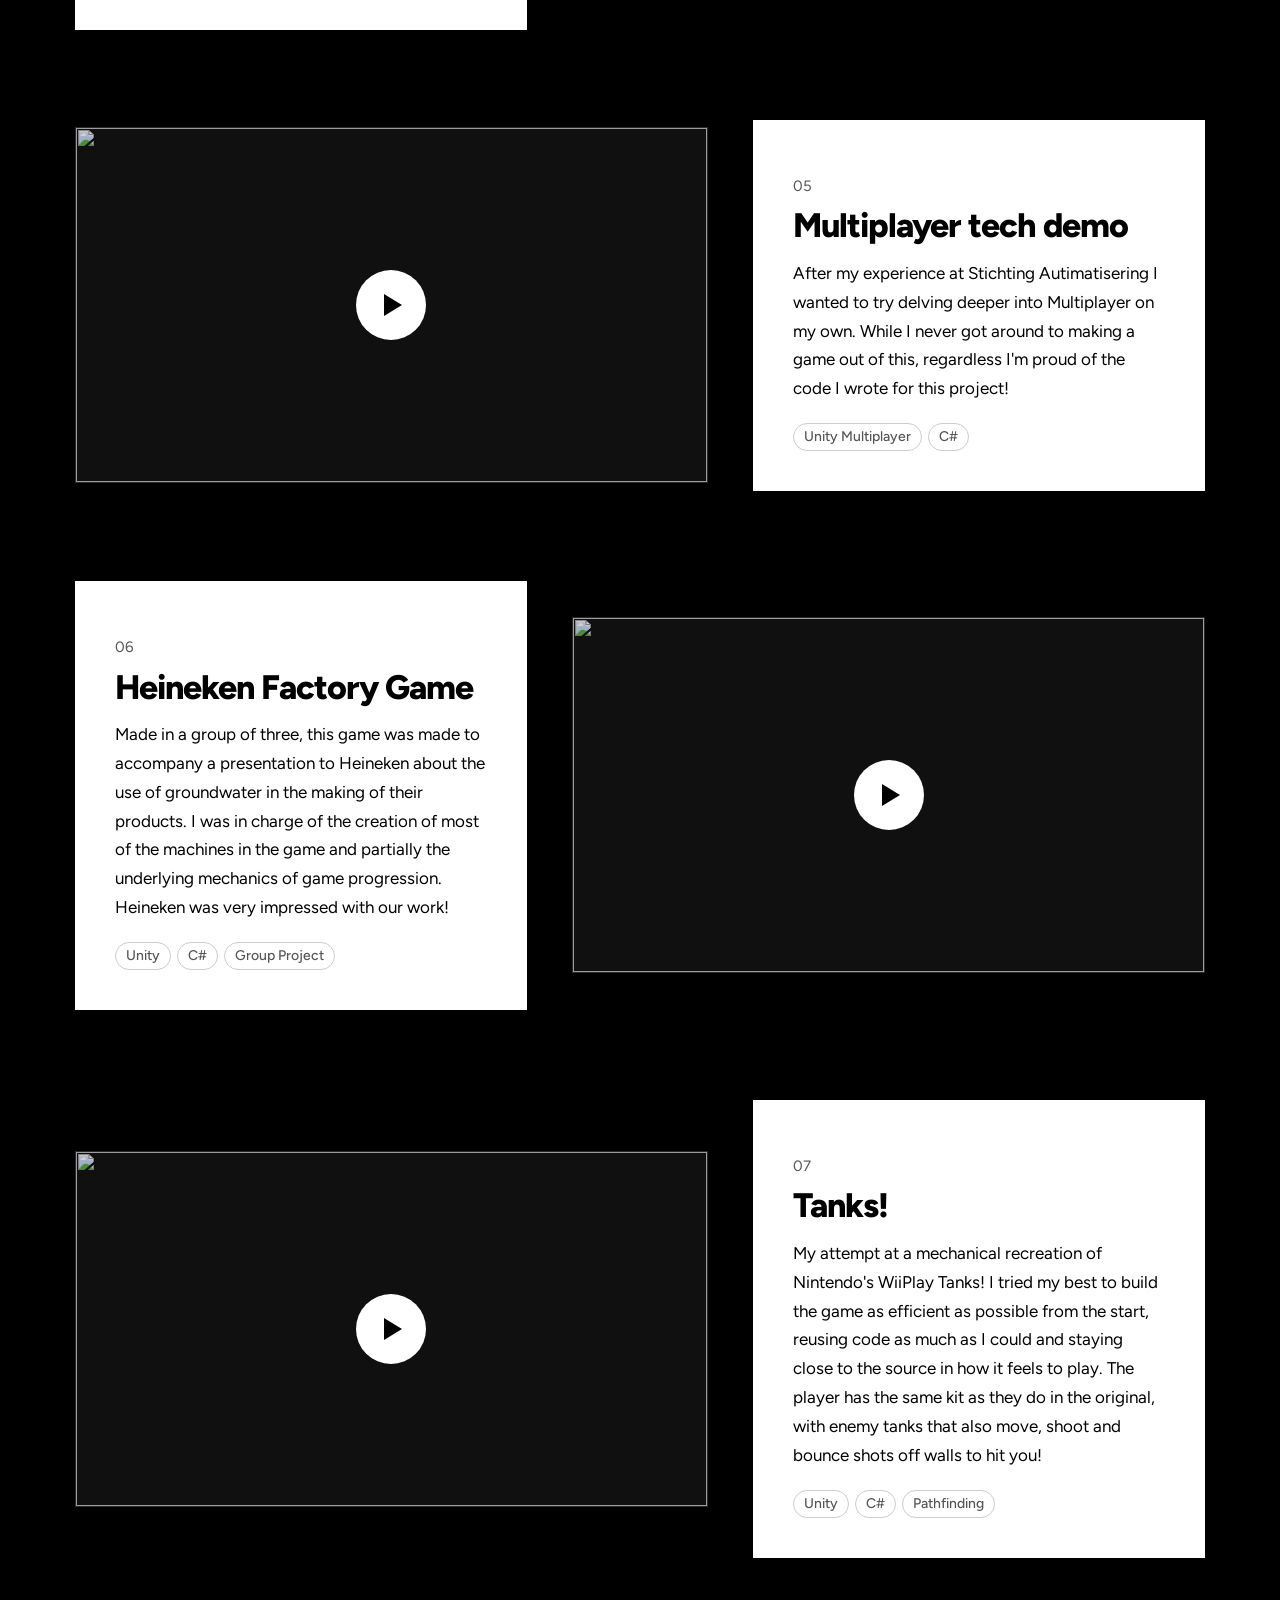
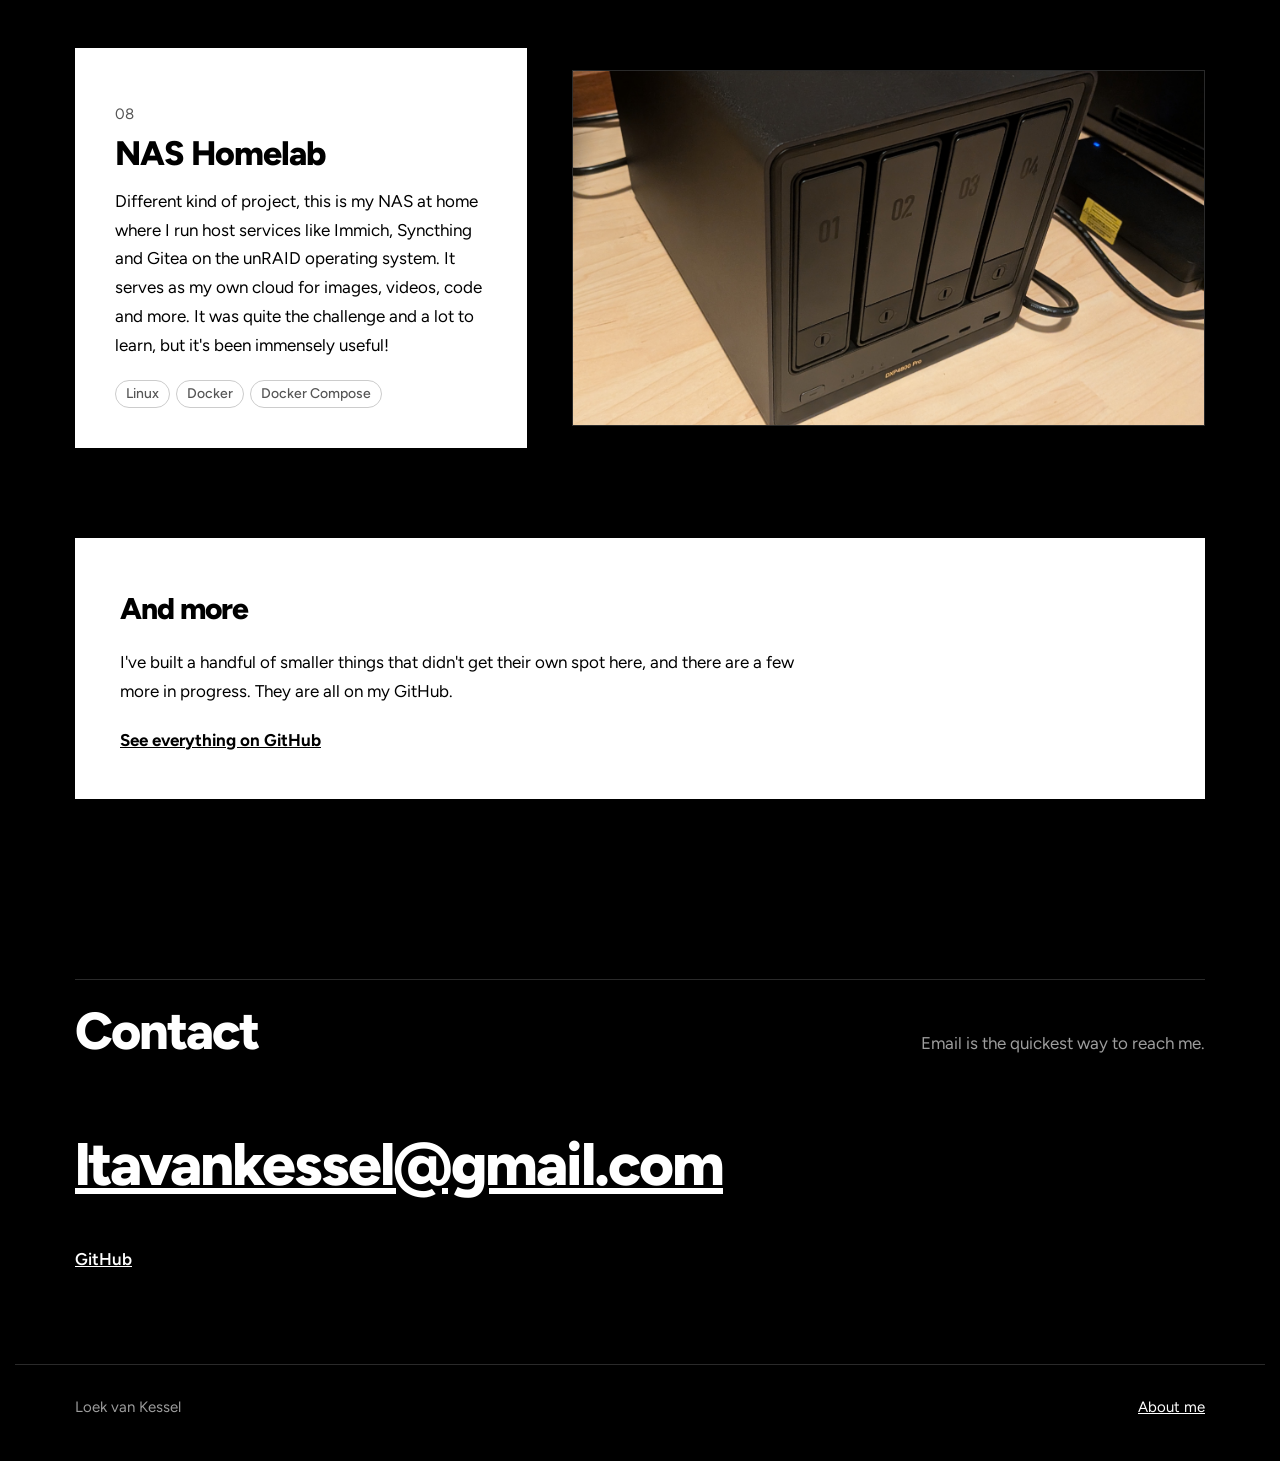
==== commit 352cbe32: "Removal of links to projects I can't show." ====
--- a/index.html
+++ b/index.html
@@ -125,9 +125,6 @@
           <li>Unity Multiplayer</li>
           <li>C#</li>
         </ul>
-        <p class="links">
-          <a href="https://github.com/Sint-Lucas/sd3-p12-ambitie-loek">View the code</a>
-        </p>
       </div>
     </div>
 
@@ -146,9 +143,6 @@
           <li>C#</li>
           <li>Group Project</li>
         </ul>
-        <p class="links">
-          <a href="https://github.com/Sint-Lucas/sd3-p12-miltop-challenge-tycoon-grondwater-project">View the code</a>
-        </p>
       </div>
     </div>
 
@@ -167,9 +161,6 @@
           <li>C#</li>
           <li>Pathfinding</li>
         </ul>
-        <p class="links">
-          <a href="https://github.com/Sint-Lucas/sd4-p13-startproject-loeklucas">View the code</a>
-        </p>
       </div>
     </div>
 
